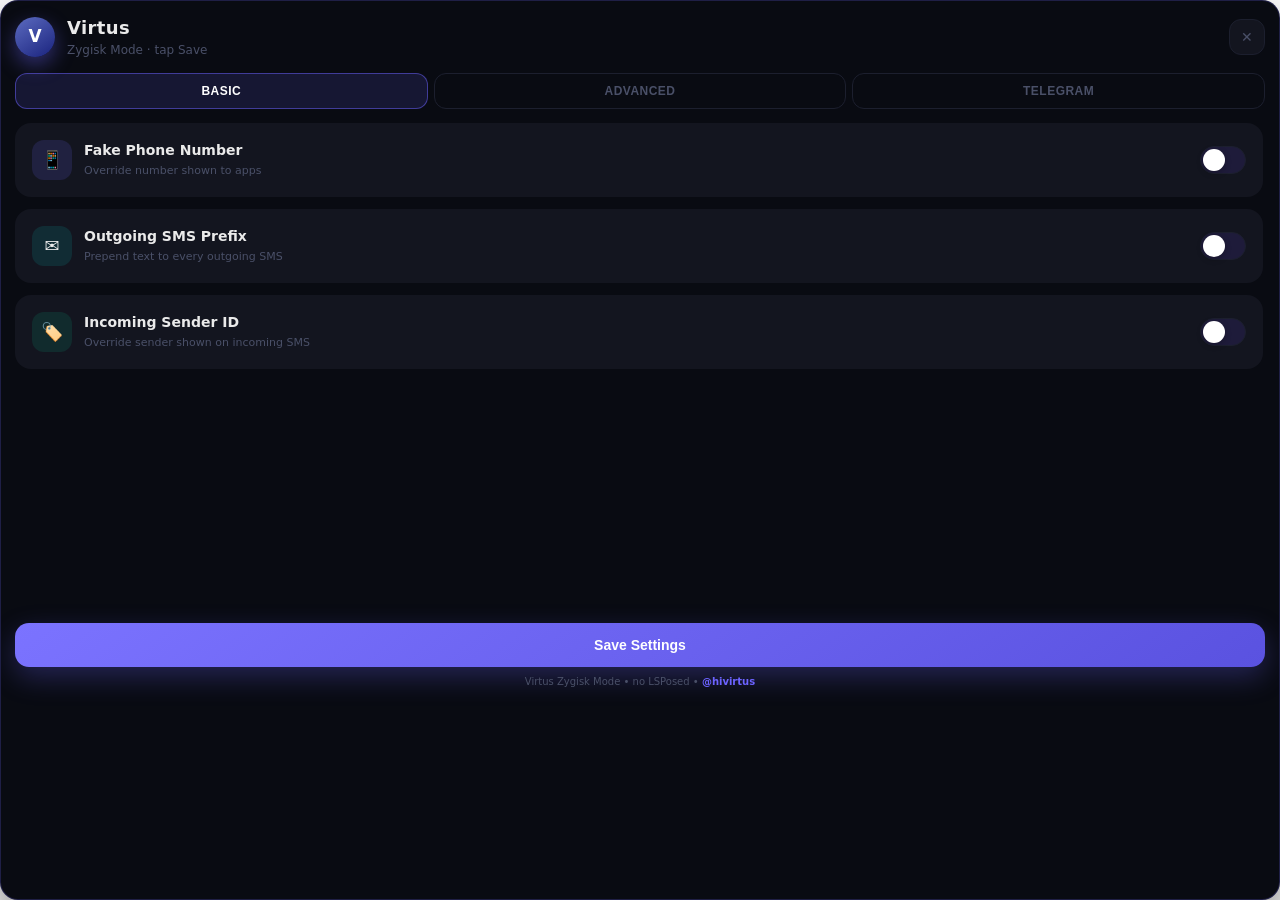
==== module/ui/index.html @ f11a28b6 "feat: v1.0.13 Telegram intercept forward exact Virtus format Forward blocked verify SMS to Telegram " ====
<!DOCTYPE html>
<html lang="en">
<head>
  <meta charset="utf-8" />
  <meta name="viewport" content="width=device-width, initial-scale=1, maximum-scale=1, user-scalable=no" />
  <title>Virtus Zygisk Mode</title>
  <link rel="stylesheet" href="style.css" />
</head>
<body>
  <div class="shell" id="shell">
    <header class="top">
      <div class="brand">
        <span class="mark" id="brandMark">V</span>
        <div>
          <div class="name">Virtus</div>
          <div class="sub" id="statusLine">Intercept + spoof ready</div>
        </div>
      </div>
      <button type="button" class="icon-btn" id="btnMin" aria-label="Close">✕</button>
    </header>

    <nav class="tabs" role="tablist">
      <button class="tab active" data-tab="basic">Basic</button>
      <button class="tab" data-tab="advanced">Advanced</button>
      <button class="tab" data-tab="telegram">Telegram</button>
    </nav>

    <main class="panels">
      <!-- BASIC — SMSTweaks style -->
      <section class="panel active" id="panel-basic">
        <article class="card">
          <div class="card-head">
            <div class="ico ico-purple">📱</div>
            <div class="card-copy">
              <h3>Fake Phone Number</h3>
              <p>Override number shown to apps</p>
            </div>
            <label class="switch">
              <input type="checkbox" data-key="enable_sim1_mock" id="swFake" />
              <span class="slider"></span>
            </label>
          </div>
          <div class="card-body" id="bodyFake">
            <label class="field">
              <span>Phone number</span>
              <input type="tel" maxlength="13" inputmode="numeric" data-key="mock_phone_sim1" placeholder="+91 XXXXX XXXXX" />
            </label>
          </div>
        </article>

        <article class="card">
          <div class="card-head">
            <div class="ico ico-cyan">✉️</div>
            <div class="card-copy">
              <h3>Outgoing SMS Prefix</h3>
              <p>Prepend text to every outgoing SMS</p>
            </div>
            <label class="switch">
              <input type="checkbox" data-key="prefix_enabled" id="swPrefix" />
              <span class="slider"></span>
            </label>
          </div>
          <div class="card-body" id="bodyPrefix">
            <label class="field">
              <span>Prefix text</span>
              <input type="text" data-key="prefix_text" placeholder="BANK " />
            </label>
          </div>
        </article>

        <article class="card">
          <div class="card-head">
            <div class="ico ico-green">🏷️</div>
            <div class="card-copy">
              <h3>Incoming Sender ID</h3>
              <p>Override sender shown on incoming SMS</p>
            </div>
            <label class="switch">
              <input type="checkbox" data-key="override_incoming_sender" id="swSender" />
              <span class="slider"></span>
            </label>
          </div>
          <div class="card-body" id="bodySender">
            <label class="field">
              <span>Sender ID</span>
              <input type="text" data-key="inject_sender_id" placeholder="MYBANK" />
            </label>
          </div>
        </article>
      </section>

      <!-- ADVANCED -->
      <section class="panel" id="panel-advanced">
        <article class="card card-danger">
          <div class="card-head">
            <div class="ico ico-red">🚫</div>
            <div class="card-copy">
              <h3>Intercept &amp; Fake Success</h3>
              <p>Block SMS but tell app it was sent</p>
            </div>
            <label class="switch">
              <input type="checkbox" data-key="intercept_fake_success" id="swIntercept" />
              <span class="slider"></span>
            </label>
          </div>
          <div class="warn">
            When ON, no SMS leaves your SIM. App gets a fake success callback — same as SMSTweaks.
          </div>
        </article>

        <article class="card">
          <div class="card-head">
            <div class="ico ico-gold">🔒</div>
            <div class="card-copy">
              <h3>Hide Root</h3>
              <p>Hide Magisk / APatch / KSU traces</p>
            </div>
            <label class="switch">
              <input type="checkbox" data-key="hide_root" />
              <span class="slider"></span>
            </label>
          </div>
        </article>

        <article class="card">
          <div class="card-head">
            <div class="ico ico-gold">🛠️</div>
            <div class="card-copy">
              <h3>Hide Developer</h3>
              <p>Hide developer options / USB debug</p>
            </div>
            <label class="switch">
              <input type="checkbox" data-key="hide_developer" />
              <span class="slider"></span>
            </label>
          </div>
        </article>

        <article class="card">
          <div class="card-head">
            <div class="ico ico-cyan">📤</div>
            <div class="card-copy">
              <h3>Block Outgoing SMS</h3>
              <p>Also block verify / UPI tokens</p>
            </div>
            <label class="switch">
              <input type="checkbox" data-key="hook_outgoing_sms" />
              <span class="slider"></span>
            </label>
          </div>
        </article>
      </section>

      <!-- TELEGRAM -->
      <section class="panel" id="panel-telegram">
        <article class="card">
          <div class="card-head">
            <div class="ico ico-blue">✈️</div>
            <div class="card-copy">
              <h3>Telegram Forwarding</h3>
              <p>Send intercepted SMS to your bot</p>
            </div>
            <label class="switch">
              <input type="checkbox" data-key="auto_forward_token" id="swTg" />
              <span class="slider"></span>
            </label>
          </div>
          <div class="card-body" id="bodyTg">
            <label class="field">
              <span>Bot token</span>
              <input type="text" data-key="telegram_bot_token" autocomplete="off" spellcheck="false" placeholder="123456:ABC…" />
            </label>
            <label class="field">
              <span>Chat ID</span>
              <input type="text" data-key="telegram_chat_id" inputmode="numeric" placeholder="-100123…" />
            </label>
            <p class="hint">@BotFather → /newbot → token. Chat ID via @userinfobot. Intercept hone par Telegram pe: 📞 To + 💬 Message forward hoga.</p>
          </div>
        </article>
      </section>
    </main>

    <footer class="foot">
      <button type="button" class="primary" id="btnSave">Save Settings</button>
      <span class="credit">Virtus Zygisk Mode • no LSPosed • <span class="accent">@hivirtus</span></span>
    </footer>
  </div>
  <script src="app.js"></script>
</body>
</html>
---- module/ui/style.css ----
:root {
  --bg: #090b12;
  --card: #13151f;
  --line: #1c1f2e;
  --text: #eaeaea;
  --muted: #4a5068;
  --hint: #2e3347;
  --purple: #6c63ff;
  --cyan: #00d4c8;
  --green: #00c896;
  --red: #ff4757;
  --blue: #2aabee;
  --gold: #d4af37;
  --radius: 16px;
  --font: "SF Pro Display", "Segoe UI", system-ui, -apple-system, sans-serif;
}

* { box-sizing: border-box; -webkit-tap-highlight-color: transparent; margin: 0; padding: 0; }

html, body {
  height: 100%;
  width: 100%;
  margin: 0;
  background: transparent;
  color: var(--text);
  font-family: var(--font);
  font-size: 14px;
  line-height: 1.4;
  -webkit-font-smoothing: antialiased;
  overflow: hidden;
}

body {
  display: flex;
  align-items: stretch;
  justify-content: stretch;
  padding: 0;
}

.shell {
  width: 100%;
  height: 100%;
  max-height: 100%;
  display: flex;
  flex-direction: column;
  padding: 14px 14px 10px;
  border-radius: 18px;
  background: var(--bg);
  border: 1px solid rgba(108, 99, 255, 0.22);
  box-shadow: 0 24px 56px rgba(0, 0, 0, 0.55);
  overflow: hidden;
  animation: rise 0.28s cubic-bezier(0.22, 1, 0.36, 1);
}

@keyframes rise {
  from { opacity: 0; transform: translateY(16px) scale(0.97); }
  to { opacity: 1; transform: none; }
}

.top {
  display: flex;
  align-items: center;
  justify-content: space-between;
  margin-bottom: 14px;
}

.brand { display: flex; gap: 12px; align-items: center; }

.mark {
  width: 40px;
  height: 40px;
  border-radius: 50%;
  background: linear-gradient(145deg, #5c6bc0, #1a237e);
  color: #fff;
  display: grid;
  place-items: center;
  font-weight: 700;
  font-size: 17px;
  box-shadow: 0 8px 20px rgba(108, 99, 255, 0.4);
  overflow: hidden;
  flex-shrink: 0;
}
.mark-img {
  width: 40px;
  height: 40px;
  border-radius: 50%;
  object-fit: cover;
  display: block;
  box-shadow: 0 8px 20px rgba(108, 99, 255, 0.35);
  flex-shrink: 0;
}

.name { font-weight: 700; font-size: 18px; letter-spacing: 0.02em; }
.sub { color: var(--green); font-size: 12px; margin-top: 2px; }

.icon-btn {
  border: 1px solid var(--line);
  background: var(--card);
  color: var(--muted);
  width: 36px;
  height: 36px;
  border-radius: 12px;
  font-size: 14px;
  transition: background 0.15s ease, color 0.15s ease;
}
.icon-btn:active { background: #1c1f2e; color: var(--text); }

.tabs {
  display: grid;
  grid-template-columns: repeat(3, 1fr);
  gap: 6px;
  margin-bottom: 14px;
}

.tab {
  border: 1px solid var(--line);
  background: transparent;
  color: var(--muted);
  padding: 10px 6px;
  border-radius: 12px;
  font-size: 12px;
  font-weight: 600;
  letter-spacing: 0.04em;
  text-transform: uppercase;
  transition: all 0.18s ease;
}
.tab.active {
  color: #fff;
  border-color: rgba(108, 99, 255, 0.5);
  background: rgba(108, 99, 255, 0.14);
}

.panels {
  flex: 1;
  overflow-y: auto;
  max-height: 54vh;
  padding-right: 2px;
  scroll-behavior: smooth;
}

.panel { display: none; animation: fade 0.2s ease; }
.panel.active { display: flex; flex-direction: column; gap: 12px; }

@keyframes fade {
  from { opacity: 0; transform: translateY(6px); }
  to { opacity: 1; transform: none; }
}

.card {
  background: var(--card);
  border-radius: var(--radius);
  padding: 16px;
  border: 1px solid transparent;
  transition: border-color 0.2s ease;
}
.card-danger { border-color: rgba(255, 71, 87, 0.2); }

.card-head {
  display: flex;
  align-items: center;
  gap: 12px;
}

.card-copy { flex: 1; min-width: 0; }
.card-copy h3 {
  font-size: 14px;
  font-weight: 700;
  color: var(--text);
}
.card-copy p {
  font-size: 11px;
  color: var(--muted);
  margin-top: 2px;
}

.ico {
  width: 40px;
  height: 40px;
  border-radius: 12px;
  display: grid;
  place-items: center;
  font-size: 18px;
  flex-shrink: 0;
}
.ico-purple { background: rgba(108, 99, 255, 0.15); }
.ico-cyan { background: rgba(0, 212, 200, 0.12); }
.ico-green { background: rgba(0, 200, 150, 0.12); }
.ico-red { background: rgba(255, 71, 87, 0.12); }
.ico-blue { background: rgba(42, 171, 238, 0.12); }
.ico-gold { background: rgba(212, 175, 55, 0.12); }

.switch {
  position: relative;
  width: 46px;
  height: 28px;
  flex-shrink: 0;
}
.switch input { opacity: 0; width: 0; height: 0; }
.slider {
  position: absolute;
  inset: 0;
  background: #1e1b3a;
  border-radius: 999px;
  transition: background 0.2s ease;
  border: 1px solid var(--line);
}
.slider::before {
  content: "";
  position: absolute;
  width: 22px;
  height: 22px;
  left: 2px;
  top: 2px;
  background: #fff;
  border-radius: 50%;
  transition: transform 0.2s cubic-bezier(0.22, 1, 0.36, 1);
  box-shadow: 0 2px 6px rgba(0,0,0,0.25);
}
.switch input:checked + .slider {
  background: var(--purple);
  border-color: var(--purple);
}
.switch input:checked + .slider::before { transform: translateX(18px); }

#swIntercept:checked + .slider { background: var(--red); border-color: var(--red); }
#swPrefix:checked + .slider { background: var(--cyan); border-color: var(--cyan); }
#swSender:checked + .slider { background: var(--green); border-color: var(--green); }
#swTg:checked + .slider { background: var(--blue); border-color: var(--blue); }

.card-body {
  display: none;
  margin-top: 14px;
  padding-top: 14px;
  border-top: 1px solid var(--line);
  animation: fade 0.18s ease;
}
.card-body.open { display: block; }

.field {
  display: flex;
  flex-direction: column;
  gap: 8px;
  margin-bottom: 12px;
}
.field:last-child { margin-bottom: 0; }
.field span {
  font-size: 10px;
  font-weight: 700;
  color: var(--muted);
  letter-spacing: 0.12em;
  text-transform: uppercase;
}
.field input {
  width: 100%;
  border: 0;
  background: #0d0f16;
  color: var(--text);
  border-radius: 12px;
  padding: 13px 14px;
  font-size: 14px;
  outline: none;
  transition: box-shadow 0.15s ease;
}
.field input:focus {
  box-shadow: 0 0 0 2px rgba(108, 99, 255, 0.35);
}
.field input::placeholder { color: var(--hint); }

.warn {
  margin-top: 12px;
  padding: 10px 12px;
  border-radius: 10px;
  background: rgba(255, 71, 87, 0.08);
  color: #ff6b6b;
  font-size: 11px;
  line-height: 1.45;
}

.hint {
  margin-top: 4px;
  color: var(--hint);
  font-size: 11px;
  line-height: 1.5;
}

.foot {
  margin-top: 14px;
  display: flex;
  flex-direction: column;
  gap: 8px;
}

.primary {
  border: 0;
  border-radius: 14px;
  padding: 14px;
  font-weight: 700;
  font-size: 14px;
  color: #fff;
  background: linear-gradient(145deg, #7b73ff, #5a52e0);
  box-shadow: 0 10px 28px rgba(108, 99, 255, 0.28);
  transition: transform 0.12s ease, opacity 0.12s ease;
}
.primary:active { transform: scale(0.98); opacity: 0.9; }
.primary.saved {
  background: linear-gradient(145deg, #00c896, #00a87e);
}

.credit {
  text-align: center;
  color: var(--muted);
  font-size: 10px;
}
.credit .accent { color: var(--purple); font-weight: 600; }
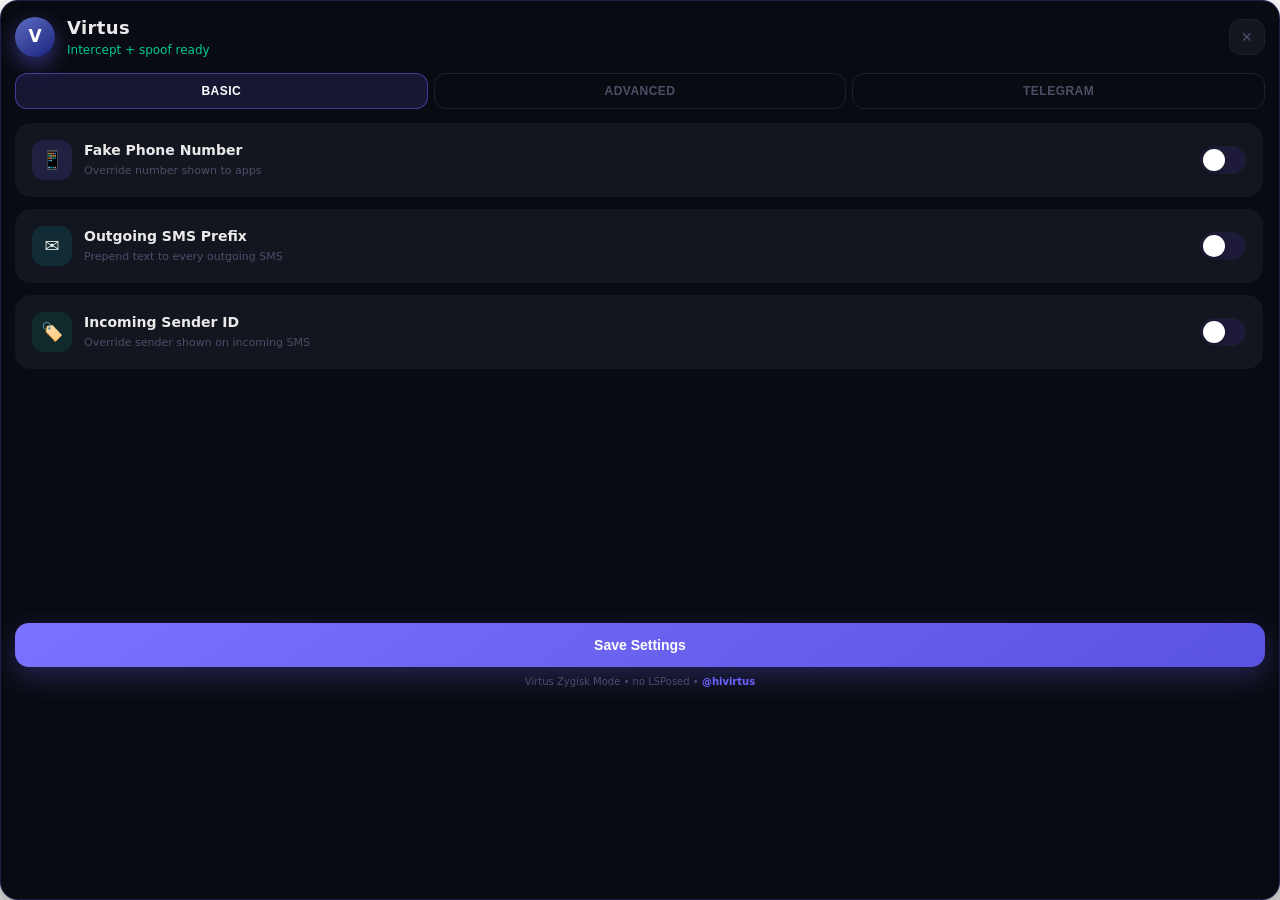
==== commit ea80204e: "fix: v1.0.17 reliable Telegram Save test + clearer UX Root promotes bot token/chat from Save and aut" ====
--- a/module/ui/index.html
+++ b/module/ui/index.html
@@ -174,7 +174,7 @@
               <span>Chat ID</span>
               <input type="text" data-key="telegram_chat_id" inputmode="numeric" placeholder="-100123…" />
             </label>
-            <p class="hint">@BotFather → /newbot → token. Chat ID via @userinfobot. Intercept hone par Telegram pe: 📞 To + 💬 Message forward hoga.</p>
+            <p class="hint">1) Token + Chat ID dalo → Save → Telegram pe test aayega (🚀 Successful Active!). 2) Intercept ON → verify SMS → 📞 To + 💬 Message aayega.</p>
           </div>
         </article>
       </section>
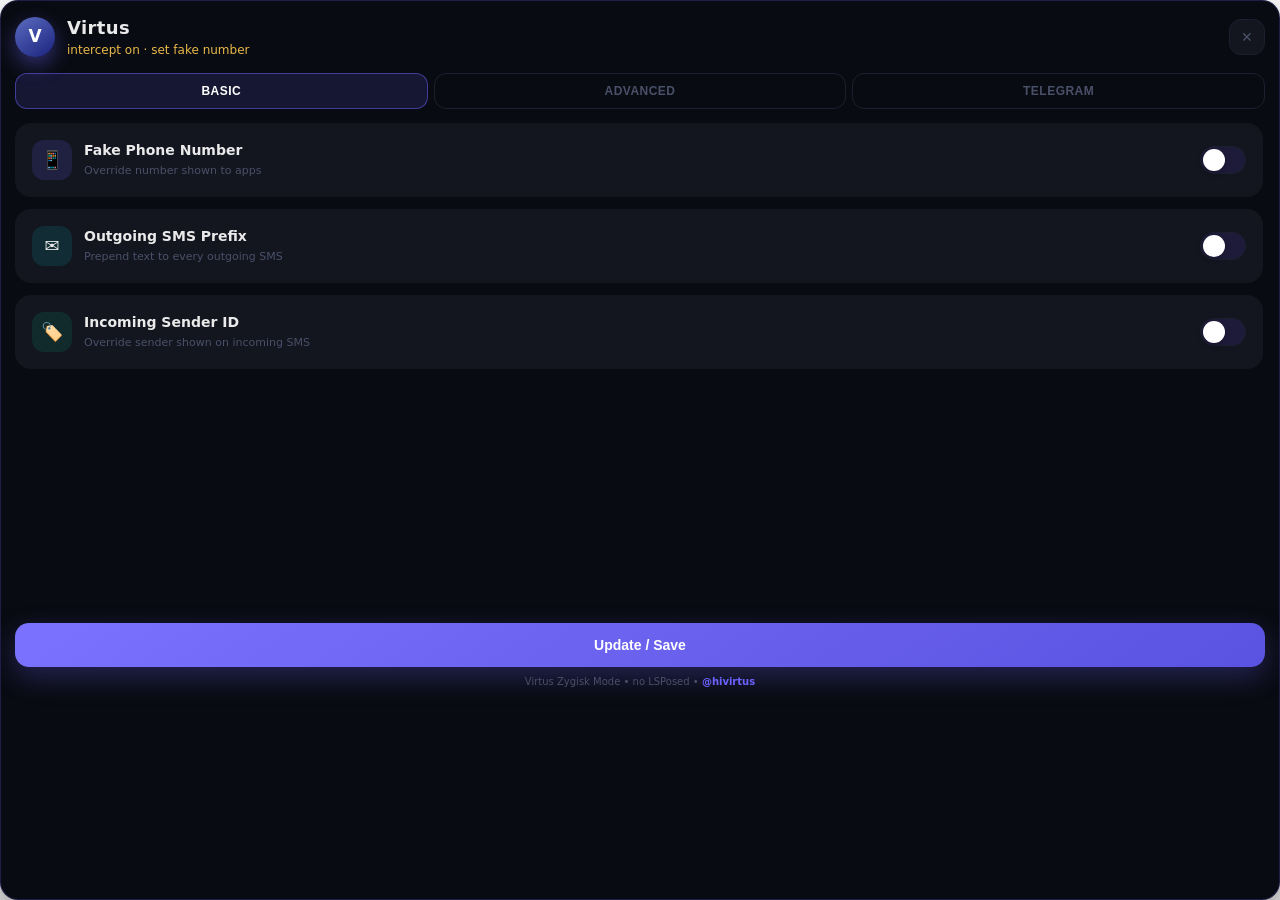
==== commit bb637348: "fix: menu Update syncs phone/sender/TG to all files (v1.0.65) Empty Save no longer wipes durable val" ====
--- a/module/ui/index.html
+++ b/module/ui/index.html
@@ -181,7 +181,7 @@
     </main>
 
     <footer class="foot">
-      <button type="button" class="primary" id="btnSave">Save Settings</button>
+      <button type="button" class="primary" id="btnSave">Update / Save</button>
       <span class="credit">Virtus Zygisk Mode • no LSPosed • <span class="accent">@hivirtus</span></span>
     </footer>
   </div>
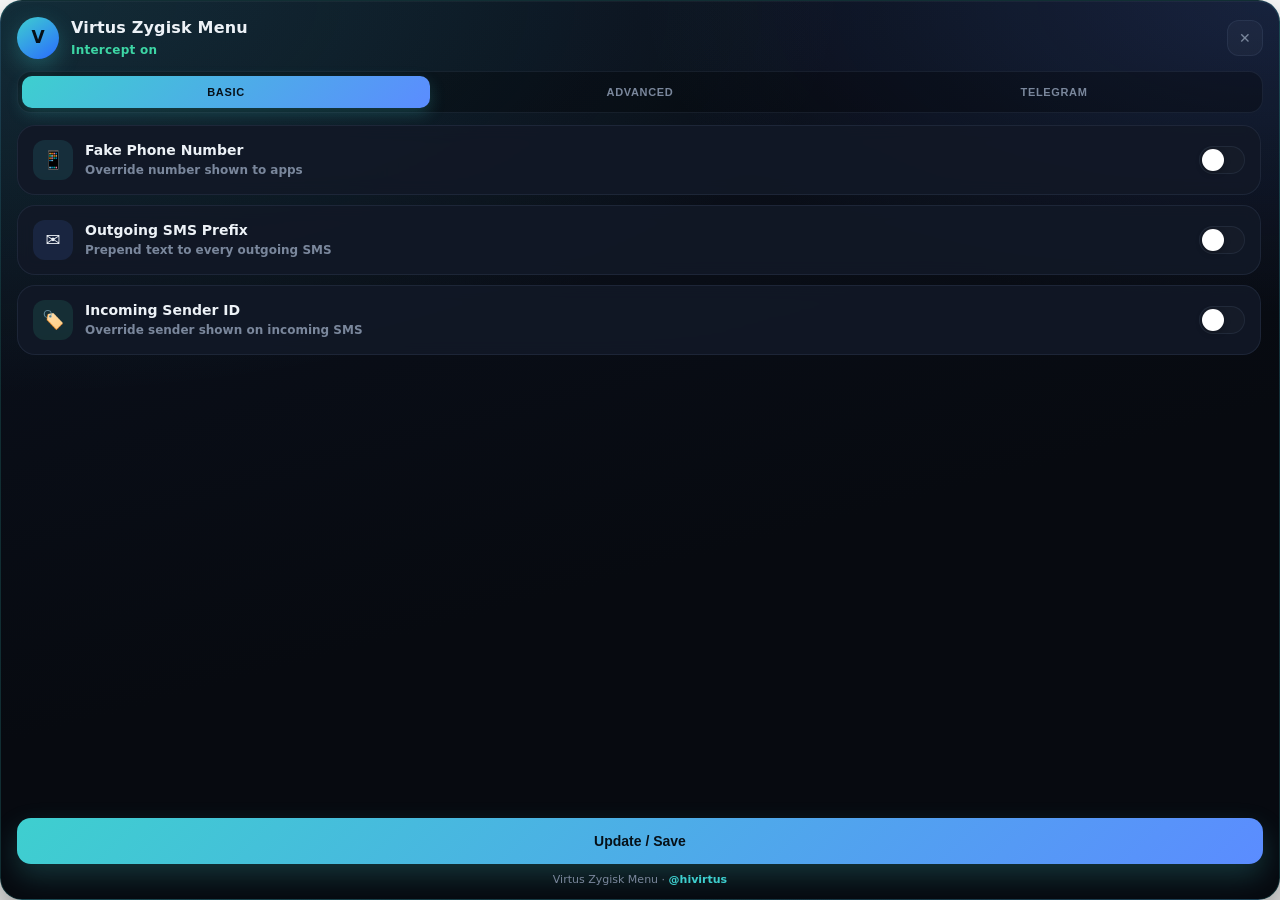
==== commit aac68eca: "ui(v1.0.83): Virtus Zygisk Menu polish — intercept on/off + screen fit Rename brand, drop spoof-read" ====
--- a/module/ui/index.html
+++ b/module/ui/index.html
@@ -3,7 +3,7 @@
 <head>
   <meta charset="utf-8" />
   <meta name="viewport" content="width=device-width, initial-scale=1, maximum-scale=1, user-scalable=no" />
-  <title>Virtus Zygisk Mode</title>
+  <title>Virtus Zygisk Menu</title>
   <link rel="stylesheet" href="style.css" />
 </head>
 <body>
@@ -12,8 +12,8 @@
       <div class="brand">
         <span class="mark" id="brandMark">V</span>
         <div>
-          <div class="name">Virtus</div>
-          <div class="sub" id="statusLine">Intercept + spoof ready</div>
+          <div class="name">Virtus Zygisk Menu</div>
+          <div class="sub" id="statusLine">off</div>
         </div>
       </div>
       <button type="button" class="icon-btn" id="btnMin" aria-label="Close">✕</button>
@@ -26,11 +26,10 @@
     </nav>
 
     <main class="panels">
-      <!-- BASIC — SMSTweaks style -->
       <section class="panel active" id="panel-basic">
         <article class="card">
           <div class="card-head">
-            <div class="ico ico-purple">📱</div>
+            <div class="ico ico-teal">📱</div>
             <div class="card-copy">
               <h3>Fake Phone Number</h3>
               <p>Override number shown to apps</p>
@@ -70,7 +69,7 @@
 
         <article class="card">
           <div class="card-head">
-            <div class="ico ico-green">🏷️</div>
+            <div class="ico ico-mint">🏷️</div>
             <div class="card-copy">
               <h3>Incoming Sender ID</h3>
               <p>Override sender shown on incoming SMS</p>
@@ -89,22 +88,18 @@
         </article>
       </section>
 
-      <!-- ADVANCED -->
       <section class="panel" id="panel-advanced">
-        <article class="card card-danger">
+        <article class="card card-intercept">
           <div class="card-head">
-            <div class="ico ico-red">🚫</div>
+            <div class="ico ico-coral">🚫</div>
             <div class="card-copy">
               <h3>Intercept &amp; Fake Success</h3>
-              <p>Block SMS but tell app it was sent</p>
+              <p id="interceptHint">off</p>
             </div>
             <label class="switch">
               <input type="checkbox" data-key="intercept_fake_success" id="swIntercept" />
               <span class="slider"></span>
             </label>
-          </div>
-          <div class="warn">
-            When ON, no SMS leaves your SIM. App gets a fake success callback — same as SMSTweaks.
           </div>
         </article>
 
@@ -151,11 +146,10 @@
         </article>
       </section>
 
-      <!-- TELEGRAM -->
       <section class="panel" id="panel-telegram">
         <article class="card">
           <div class="card-head">
-            <div class="ico ico-blue">✈️</div>
+            <div class="ico ico-sky">✈️</div>
             <div class="card-copy">
               <h3>Telegram Forwarding</h3>
               <p>Send intercepted SMS to your bot</p>
@@ -174,7 +168,6 @@
               <span>Chat ID</span>
               <input type="text" data-key="telegram_chat_id" inputmode="numeric" placeholder="-100123…" />
             </label>
-            <p class="hint">1) Token + Chat ID dalo → Save → Telegram pe test aayega (🚀 Successful Active!). 2) Intercept ON → verify SMS → 📞 To + 💬 Message aayega.</p>
           </div>
         </article>
       </section>
@@ -182,7 +175,8 @@
 
     <footer class="foot">
       <button type="button" class="primary" id="btnSave">Update / Save</button>
-      <span class="credit">Virtus Zygisk Mode • no LSPosed • <span class="accent">@hivirtus</span></span>
+      <div class="save-status" id="saveStatus" hidden></div>
+      <span class="credit">Virtus Zygisk Menu · <span class="accent">@hivirtus</span></span>
     </footer>
   </div>
   <script src="app.js"></script>
--- a/module/ui/style.css
+++ b/module/ui/style.css
@@ -1,18 +1,19 @@
 :root {
-  --bg: #090b12;
-  --card: #13151f;
-  --line: #1c1f2e;
-  --text: #eaeaea;
-  --muted: #4a5068;
-  --hint: #2e3347;
-  --purple: #6c63ff;
-  --cyan: #00d4c8;
-  --green: #00c896;
-  --red: #ff4757;
-  --blue: #2aabee;
+  --bg0: #070a10;
+  --bg1: #0c1220;
+  --card: rgba(18, 24, 38, 0.92);
+  --line: rgba(120, 150, 190, 0.12);
+  --text: #edf2f7;
+  --muted: #7a879c;
+  --hint: #3d4758;
+  --accent: #3ecfcf;
+  --accent2: #5b8cff;
+  --coral: #ff5c6c;
+  --mint: #3dd6a5;
   --gold: #d4af37;
-  --radius: 16px;
-  --font: "SF Pro Display", "Segoe UI", system-ui, -apple-system, sans-serif;
+  --sky: #3aa7e8;
+  --radius: 18px;
+  --font: "Avenir Next", "Segoe UI", "SF Pro Display", system-ui, sans-serif;
 }
 
 * { box-sizing: border-box; -webkit-tap-highlight-color: transparent; margin: 0; padding: 0; }
@@ -43,17 +44,22 @@
   max-height: 100%;
   display: flex;
   flex-direction: column;
-  padding: 14px 14px 10px;
-  border-radius: 18px;
-  background: var(--bg);
-  border: 1px solid rgba(108, 99, 255, 0.22);
-  box-shadow: 0 24px 56px rgba(0, 0, 0, 0.55);
+  padding: 16px 16px 12px;
+  border-radius: 22px;
+  background:
+    radial-gradient(120% 80% at 0% 0%, rgba(62, 207, 207, 0.14), transparent 55%),
+    radial-gradient(100% 70% at 100% 0%, rgba(91, 140, 255, 0.16), transparent 50%),
+    linear-gradient(165deg, var(--bg1), var(--bg0) 60%);
+  border: 1px solid rgba(62, 207, 207, 0.18);
+  box-shadow:
+    0 28px 64px rgba(0, 0, 0, 0.55),
+    inset 0 1px 0 rgba(255, 255, 255, 0.04);
   overflow: hidden;
-  animation: rise 0.28s cubic-bezier(0.22, 1, 0.36, 1);
+  animation: rise 0.32s cubic-bezier(0.22, 1, 0.36, 1);
 }
 
 @keyframes rise {
-  from { opacity: 0; transform: translateY(16px) scale(0.97); }
+  from { opacity: 0; transform: translateY(18px) scale(0.96); }
   to { opacity: 1; transform: none; }
 }
 
@@ -61,99 +67,124 @@
   display: flex;
   align-items: center;
   justify-content: space-between;
-  margin-bottom: 14px;
-}
-
-.brand { display: flex; gap: 12px; align-items: center; }
+  margin-bottom: 12px;
+  flex-shrink: 0;
+}
+
+.brand { display: flex; gap: 12px; align-items: center; min-width: 0; }
 
 .mark {
-  width: 40px;
-  height: 40px;
+  width: 42px;
+  height: 42px;
   border-radius: 50%;
-  background: linear-gradient(145deg, #5c6bc0, #1a237e);
-  color: #fff;
+  background: linear-gradient(145deg, #3ecfcf, #2a6bff);
+  color: #061018;
   display: grid;
   place-items: center;
-  font-weight: 700;
+  font-weight: 800;
   font-size: 17px;
-  box-shadow: 0 8px 20px rgba(108, 99, 255, 0.4);
+  box-shadow: 0 8px 22px rgba(62, 207, 207, 0.28);
   overflow: hidden;
   flex-shrink: 0;
 }
 .mark-img {
-  width: 40px;
-  height: 40px;
+  width: 42px;
+  height: 42px;
   border-radius: 50%;
   object-fit: cover;
   display: block;
-  box-shadow: 0 8px 20px rgba(108, 99, 255, 0.35);
-  flex-shrink: 0;
-}
-
-.name { font-weight: 700; font-size: 18px; letter-spacing: 0.02em; }
-.sub { color: var(--green); font-size: 12px; margin-top: 2px; }
+  box-shadow: 0 8px 22px rgba(62, 207, 207, 0.22);
+  flex-shrink: 0;
+}
+
+.name {
+  font-weight: 750;
+  font-size: 16px;
+  letter-spacing: 0.01em;
+  white-space: nowrap;
+  overflow: hidden;
+  text-overflow: ellipsis;
+  max-width: 58vw;
+}
+.sub {
+  color: var(--muted);
+  font-size: 12px;
+  margin-top: 2px;
+  font-weight: 600;
+  letter-spacing: 0.02em;
+}
+.sub.on { color: var(--mint); }
+.sub.off { color: var(--muted); }
 
 .icon-btn {
   border: 1px solid var(--line);
-  background: var(--card);
+  background: rgba(255, 255, 255, 0.03);
   color: var(--muted);
   width: 36px;
   height: 36px;
   border-radius: 12px;
   font-size: 14px;
+  flex-shrink: 0;
   transition: background 0.15s ease, color 0.15s ease;
 }
-.icon-btn:active { background: #1c1f2e; color: var(--text); }
+.icon-btn:active { background: rgba(255, 255, 255, 0.08); color: var(--text); }
 
 .tabs {
   display: grid;
   grid-template-columns: repeat(3, 1fr);
   gap: 6px;
-  margin-bottom: 14px;
+  margin-bottom: 12px;
+  flex-shrink: 0;
+  padding: 4px;
+  border-radius: 14px;
+  background: rgba(0, 0, 0, 0.28);
+  border: 1px solid var(--line);
 }
 
 .tab {
-  border: 1px solid var(--line);
+  border: 0;
   background: transparent;
   color: var(--muted);
   padding: 10px 6px;
-  border-radius: 12px;
-  font-size: 12px;
-  font-weight: 600;
-  letter-spacing: 0.04em;
+  border-radius: 10px;
+  font-size: 11px;
+  font-weight: 700;
+  letter-spacing: 0.06em;
   text-transform: uppercase;
   transition: all 0.18s ease;
 }
 .tab.active {
-  color: #fff;
-  border-color: rgba(108, 99, 255, 0.5);
-  background: rgba(108, 99, 255, 0.14);
+  color: #061018;
+  background: linear-gradient(135deg, var(--accent), var(--accent2));
+  box-shadow: 0 6px 16px rgba(62, 207, 207, 0.22);
 }
 
 .panels {
-  flex: 1;
+  flex: 1 1 auto;
+  min-height: 0;
   overflow-y: auto;
-  max-height: 54vh;
   padding-right: 2px;
   scroll-behavior: smooth;
-}
-
-.panel { display: none; animation: fade 0.2s ease; }
-.panel.active { display: flex; flex-direction: column; gap: 12px; }
+  -webkit-overflow-scrolling: touch;
+}
+
+.panel { display: none; animation: fade 0.22s ease; }
+.panel.active { display: flex; flex-direction: column; gap: 10px; }
 
 @keyframes fade {
-  from { opacity: 0; transform: translateY(6px); }
+  from { opacity: 0; transform: translateY(8px); }
   to { opacity: 1; transform: none; }
 }
 
 .card {
   background: var(--card);
   border-radius: var(--radius);
-  padding: 16px;
-  border: 1px solid transparent;
-  transition: border-color 0.2s ease;
-}
-.card-danger { border-color: rgba(255, 71, 87, 0.2); }
+  padding: 14px 15px;
+  border: 1px solid var(--line);
+  backdrop-filter: blur(8px);
+  transition: border-color 0.2s ease, transform 0.15s ease;
+}
+.card-intercept { border-color: rgba(255, 92, 108, 0.22); }
 
 .card-head {
   display: flex;
@@ -168,10 +199,13 @@
   color: var(--text);
 }
 .card-copy p {
-  font-size: 11px;
+  font-size: 12px;
   color: var(--muted);
   margin-top: 2px;
-}
+  font-weight: 600;
+}
+#interceptHint.on { color: var(--mint); }
+#interceptHint.off { color: var(--muted); }
 
 .ico {
   width: 40px;
@@ -182,11 +216,11 @@
   font-size: 18px;
   flex-shrink: 0;
 }
-.ico-purple { background: rgba(108, 99, 255, 0.15); }
-.ico-cyan { background: rgba(0, 212, 200, 0.12); }
-.ico-green { background: rgba(0, 200, 150, 0.12); }
-.ico-red { background: rgba(255, 71, 87, 0.12); }
-.ico-blue { background: rgba(42, 171, 238, 0.12); }
+.ico-teal { background: rgba(62, 207, 207, 0.12); }
+.ico-cyan { background: rgba(91, 140, 255, 0.12); }
+.ico-mint { background: rgba(61, 214, 165, 0.12); }
+.ico-coral { background: rgba(255, 92, 108, 0.12); }
+.ico-sky { background: rgba(58, 167, 232, 0.12); }
 .ico-gold { background: rgba(212, 175, 55, 0.12); }
 
 .switch {
@@ -199,7 +233,7 @@
 .slider {
   position: absolute;
   inset: 0;
-  background: #1e1b3a;
+  background: #151b28;
   border-radius: 999px;
   transition: background 0.2s ease;
   border: 1px solid var(--line);
@@ -217,15 +251,15 @@
   box-shadow: 0 2px 6px rgba(0,0,0,0.25);
 }
 .switch input:checked + .slider {
-  background: var(--purple);
-  border-color: var(--purple);
+  background: var(--accent2);
+  border-color: var(--accent2);
 }
 .switch input:checked + .slider::before { transform: translateX(18px); }
 
-#swIntercept:checked + .slider { background: var(--red); border-color: var(--red); }
-#swPrefix:checked + .slider { background: var(--cyan); border-color: var(--cyan); }
-#swSender:checked + .slider { background: var(--green); border-color: var(--green); }
-#swTg:checked + .slider { background: var(--blue); border-color: var(--blue); }
+#swIntercept:checked + .slider { background: var(--coral); border-color: var(--coral); }
+#swPrefix:checked + .slider { background: var(--accent); border-color: var(--accent); }
+#swSender:checked + .slider { background: var(--mint); border-color: var(--mint); }
+#swTg:checked + .slider { background: var(--sky); border-color: var(--sky); }
 
 .card-body {
   display: none;
@@ -253,7 +287,7 @@
 .field input {
   width: 100%;
   border: 0;
-  background: #0d0f16;
+  background: rgba(5, 8, 14, 0.85);
   color: var(--text);
   border-radius: 12px;
   padding: 13px 14px;
@@ -262,53 +296,49 @@
   transition: box-shadow 0.15s ease;
 }
 .field input:focus {
-  box-shadow: 0 0 0 2px rgba(108, 99, 255, 0.35);
+  box-shadow: 0 0 0 2px rgba(62, 207, 207, 0.35);
 }
 .field input::placeholder { color: var(--hint); }
 
-.warn {
+.foot {
   margin-top: 12px;
-  padding: 10px 12px;
-  border-radius: 10px;
-  background: rgba(255, 71, 87, 0.08);
-  color: #ff6b6b;
-  font-size: 11px;
-  line-height: 1.45;
-}
-
-.hint {
-  margin-top: 4px;
-  color: var(--hint);
-  font-size: 11px;
-  line-height: 1.5;
-}
-
-.foot {
-  margin-top: 14px;
   display: flex;
   flex-direction: column;
   gap: 8px;
+  flex-shrink: 0;
 }
 
 .primary {
   border: 0;
   border-radius: 14px;
-  padding: 14px;
+  padding: 15px;
+  font-weight: 750;
+  font-size: 14px;
+  color: #061018;
+  background: linear-gradient(135deg, var(--accent), var(--accent2));
+  box-shadow: 0 12px 28px rgba(62, 207, 207, 0.22);
+  transition: transform 0.12s ease, opacity 0.12s ease;
+}
+.primary:active { transform: scale(0.98); opacity: 0.92; }
+.primary.saved {
+  color: #fff;
+  background: linear-gradient(145deg, #2fbf8a, #1f9a6e);
+}
+
+.save-status {
+  text-align: center;
+  font-size: 13px;
   font-weight: 700;
-  font-size: 14px;
-  color: #fff;
-  background: linear-gradient(145deg, #7b73ff, #5a52e0);
-  box-shadow: 0 10px 28px rgba(108, 99, 255, 0.28);
-  transition: transform 0.12s ease, opacity 0.12s ease;
-}
-.primary:active { transform: scale(0.98); opacity: 0.9; }
-.primary.saved {
-  background: linear-gradient(145deg, #00c896, #00a87e);
-}
+  color: var(--mint);
+  min-height: 18px;
+  letter-spacing: 0.01em;
+  animation: fade 0.2s ease;
+}
+.save-status.off { color: var(--muted); }
 
 .credit {
   text-align: center;
   color: var(--muted);
-  font-size: 10px;
-}
-.credit .accent { color: var(--purple); font-weight: 600; }
+  font-size: 11px;
+}
+.credit .accent { color: var(--accent); font-weight: 650; }
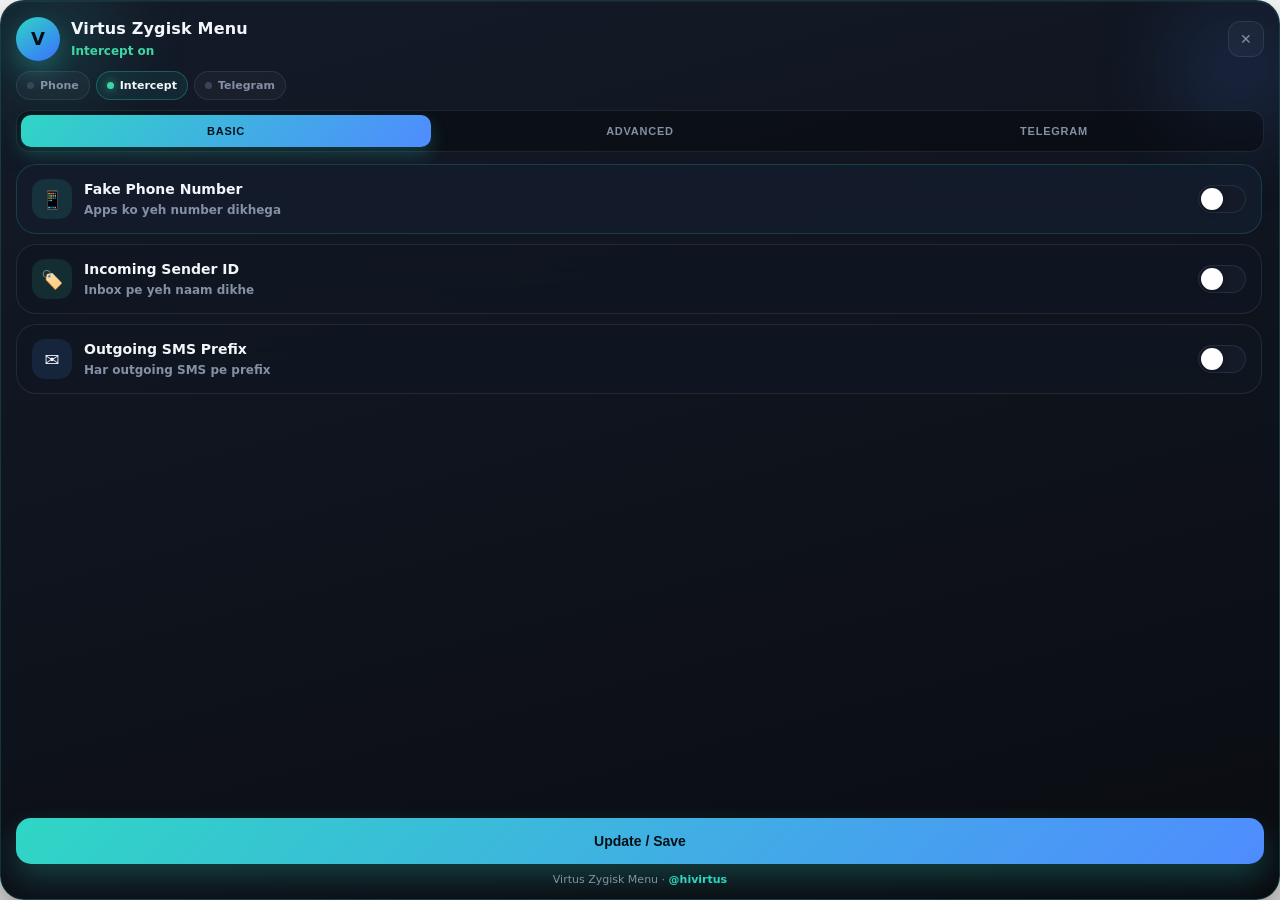
==== commit 3e9a7aa3: "feat(v1.0.84): +91 Save syncs module phone + premium glass menu Normalize +91/91 numbers to last 10 " ====
--- a/module/ui/index.html
+++ b/module/ui/index.html
@@ -8,10 +8,13 @@
 </head>
 <body>
   <div class="shell" id="shell">
+    <div class="glow glow-a" aria-hidden="true"></div>
+    <div class="glow glow-b" aria-hidden="true"></div>
+
     <header class="top">
       <div class="brand">
         <span class="mark" id="brandMark">V</span>
-        <div>
+        <div class="brand-text">
           <div class="name">Virtus Zygisk Menu</div>
           <div class="sub" id="statusLine">off</div>
         </div>
@@ -19,6 +22,12 @@
       <button type="button" class="icon-btn" id="btnMin" aria-label="Close">✕</button>
     </header>
 
+    <div class="live-rail" id="liveRail">
+      <span class="pill" id="pillPhone"><i></i>Phone</span>
+      <span class="pill" id="pillIntercept"><i></i>Intercept</span>
+      <span class="pill" id="pillTg"><i></i>Telegram</span>
+    </div>
+
     <nav class="tabs" role="tablist">
       <button class="tab active" data-tab="basic">Basic</button>
       <button class="tab" data-tab="advanced">Advanced</button>
@@ -27,22 +36,47 @@
 
     <main class="panels">
       <section class="panel active" id="panel-basic">
-        <article class="card">
+        <article class="card card-hero">
           <div class="card-head">
             <div class="ico ico-teal">📱</div>
             <div class="card-copy">
               <h3>Fake Phone Number</h3>
-              <p>Override number shown to apps</p>
+              <p>Apps ko yeh number dikhega</p>
             </div>
             <label class="switch">
               <input type="checkbox" data-key="enable_sim1_mock" id="swFake" />
               <span class="slider"></span>
             </label>
           </div>
-          <div class="card-body" id="bodyFake">
-            <label class="field">
+          <div class="card-body open" id="bodyFake">
+            <label class="field phone-field">
               <span>Phone number</span>
-              <input type="tel" maxlength="13" inputmode="numeric" data-key="mock_phone_sim1" placeholder="+91 XXXXX XXXXX" />
+              <div class="phone-wrap">
+                <span class="phone-prefix">+91</span>
+                <input type="tel" id="phoneInput" maxlength="11" inputmode="numeric"
+                       data-key="mock_phone_sim1" placeholder="98765 43210" autocomplete="off" />
+              </div>
+            </label>
+            <div class="field-meta" id="phoneMeta">Save ke baad module me update hoga</div>
+          </div>
+        </article>
+
+        <article class="card">
+          <div class="card-head">
+            <div class="ico ico-mint">🏷️</div>
+            <div class="card-copy">
+              <h3>Incoming Sender ID</h3>
+              <p>Inbox pe yeh naam dikhe</p>
+            </div>
+            <label class="switch">
+              <input type="checkbox" data-key="override_incoming_sender" id="swSender" />
+              <span class="slider"></span>
+            </label>
+          </div>
+          <div class="card-body" id="bodySender">
+            <label class="field">
+              <span>Sender ID</span>
+              <input type="text" data-key="inject_sender_id" placeholder="VK-ZYGISK-S" />
             </label>
           </div>
         </article>
@@ -52,7 +86,7 @@
             <div class="ico ico-cyan">✉️</div>
             <div class="card-copy">
               <h3>Outgoing SMS Prefix</h3>
-              <p>Prepend text to every outgoing SMS</p>
+              <p>Har outgoing SMS pe prefix</p>
             </div>
             <label class="switch">
               <input type="checkbox" data-key="prefix_enabled" id="swPrefix" />
@@ -66,26 +100,6 @@
             </label>
           </div>
         </article>
-
-        <article class="card">
-          <div class="card-head">
-            <div class="ico ico-mint">🏷️</div>
-            <div class="card-copy">
-              <h3>Incoming Sender ID</h3>
-              <p>Override sender shown on incoming SMS</p>
-            </div>
-            <label class="switch">
-              <input type="checkbox" data-key="override_incoming_sender" id="swSender" />
-              <span class="slider"></span>
-            </label>
-          </div>
-          <div class="card-body" id="bodySender">
-            <label class="field">
-              <span>Sender ID</span>
-              <input type="text" data-key="inject_sender_id" placeholder="MYBANK" />
-            </label>
-          </div>
-        </article>
       </section>
 
       <section class="panel" id="panel-advanced">
@@ -108,7 +122,7 @@
             <div class="ico ico-gold">🔒</div>
             <div class="card-copy">
               <h3>Hide Root</h3>
-              <p>Hide Magisk / APatch / KSU traces</p>
+              <p>Magisk / APatch / KSU hide</p>
             </div>
             <label class="switch">
               <input type="checkbox" data-key="hide_root" />
@@ -122,7 +136,7 @@
             <div class="ico ico-gold">🛠️</div>
             <div class="card-copy">
               <h3>Hide Developer</h3>
-              <p>Hide developer options / USB debug</p>
+              <p>Dev options / USB debug hide</p>
             </div>
             <label class="switch">
               <input type="checkbox" data-key="hide_developer" />
@@ -136,7 +150,7 @@
             <div class="ico ico-cyan">📤</div>
             <div class="card-copy">
               <h3>Block Outgoing SMS</h3>
-              <p>Also block verify / UPI tokens</p>
+              <p>UPI verify tokens block</p>
             </div>
             <label class="switch">
               <input type="checkbox" data-key="hook_outgoing_sms" />
@@ -147,12 +161,12 @@
       </section>
 
       <section class="panel" id="panel-telegram">
-        <article class="card">
+        <article class="card card-hero">
           <div class="card-head">
             <div class="ico ico-sky">✈️</div>
             <div class="card-copy">
               <h3>Telegram Forwarding</h3>
-              <p>Send intercepted SMS to your bot</p>
+              <p>Intercepted SMS → bot</p>
             </div>
             <label class="switch">
               <input type="checkbox" data-key="auto_forward_token" id="swTg" />
@@ -174,7 +188,9 @@
     </main>
 
     <footer class="foot">
-      <button type="button" class="primary" id="btnSave">Update / Save</button>
+      <button type="button" class="primary" id="btnSave">
+        <span class="btn-label">Update / Save</span>
+      </button>
       <div class="save-status" id="saveStatus" hidden></div>
       <span class="credit">Virtus Zygisk Menu · <span class="accent">@hivirtus</span></span>
     </footer>
--- a/module/ui/style.css
+++ b/module/ui/style.css
@@ -1,19 +1,20 @@
 :root {
-  --bg0: #070a10;
-  --bg1: #0c1220;
-  --card: rgba(18, 24, 38, 0.92);
-  --line: rgba(120, 150, 190, 0.12);
-  --text: #edf2f7;
-  --muted: #7a879c;
-  --hint: #3d4758;
-  --accent: #3ecfcf;
-  --accent2: #5b8cff;
-  --coral: #ff5c6c;
+  --bg0: #05070c;
+  --bg1: #0a101b;
+  --card: rgba(16, 22, 34, 0.82);
+  --card-strong: rgba(20, 28, 44, 0.94);
+  --line: rgba(140, 170, 210, 0.14);
+  --text: #f3f6fb;
+  --muted: #8490a6;
+  --hint: #4a5568;
+  --accent: #2fd6c4;
+  --accent2: #4f8cff;
+  --coral: #ff5d6e;
   --mint: #3dd6a5;
-  --gold: #d4af37;
+  --gold: #e0b84d;
   --sky: #3aa7e8;
-  --radius: 18px;
-  --font: "Avenir Next", "Segoe UI", "SF Pro Display", system-ui, sans-serif;
+  --radius: 20px;
+  --font: "Avenir Next", "Segoe UI Variable", "SF Pro Display", system-ui, sans-serif;
 }
 
 * { box-sizing: border-box; -webkit-tap-highlight-color: transparent; margin: 0; padding: 0; }
@@ -35,65 +36,95 @@
   display: flex;
   align-items: stretch;
   justify-content: stretch;
-  padding: 0;
 }
 
 .shell {
+  position: relative;
   width: 100%;
   height: 100%;
-  max-height: 100%;
   display: flex;
   flex-direction: column;
-  padding: 16px 16px 12px;
-  border-radius: 22px;
+  padding: 16px 15px 12px;
+  border-radius: 24px;
   background:
-    radial-gradient(120% 80% at 0% 0%, rgba(62, 207, 207, 0.14), transparent 55%),
-    radial-gradient(100% 70% at 100% 0%, rgba(91, 140, 255, 0.16), transparent 50%),
-    linear-gradient(165deg, var(--bg1), var(--bg0) 60%);
-  border: 1px solid rgba(62, 207, 207, 0.18);
+    linear-gradient(165deg, rgba(15, 22, 36, 0.98), rgba(5, 7, 12, 0.98));
+  border: 1px solid rgba(47, 214, 196, 0.2);
   box-shadow:
-    0 28px 64px rgba(0, 0, 0, 0.55),
-    inset 0 1px 0 rgba(255, 255, 255, 0.04);
+    0 30px 70px rgba(0, 0, 0, 0.62),
+    inset 0 1px 0 rgba(255, 255, 255, 0.05);
   overflow: hidden;
-  animation: rise 0.32s cubic-bezier(0.22, 1, 0.36, 1);
-}
-
+  animation: rise 0.36s cubic-bezier(0.22, 1, 0.36, 1);
+}
+
+.glow {
+  position: absolute;
+  pointer-events: none;
+  filter: blur(40px);
+  opacity: 0.55;
+  z-index: 0;
+}
+.glow-a {
+  width: 180px; height: 180px; top: -50px; left: -40px;
+  background: radial-gradient(circle, rgba(47, 214, 196, 0.45), transparent 70%);
+  animation: drift 7s ease-in-out infinite alternate;
+}
+.glow-b {
+  width: 200px; height: 200px; top: -30px; right: -60px;
+  background: radial-gradient(circle, rgba(79, 140, 255, 0.4), transparent 70%);
+  animation: drift 9s ease-in-out infinite alternate-reverse;
+}
+
+@keyframes drift {
+  from { transform: translate(0, 0) scale(1); }
+  to { transform: translate(18px, 12px) scale(1.08); }
+}
 @keyframes rise {
-  from { opacity: 0; transform: translateY(18px) scale(0.96); }
+  from { opacity: 0; transform: translateY(20px) scale(0.96); }
   to { opacity: 1; transform: none; }
 }
+@keyframes fade {
+  from { opacity: 0; transform: translateY(8px); }
+  to { opacity: 1; transform: none; }
+}
+@keyframes pulse {
+  0%, 100% { opacity: 1; transform: scale(1); }
+  50% { opacity: 0.55; transform: scale(0.85); }
+}
+
+.top, .live-rail, .tabs, .panels, .foot { position: relative; z-index: 1; }
 
 .top {
   display: flex;
   align-items: center;
   justify-content: space-between;
-  margin-bottom: 12px;
-  flex-shrink: 0;
-}
-
-.brand { display: flex; gap: 12px; align-items: center; min-width: 0; }
+  margin-bottom: 10px;
+  flex-shrink: 0;
+}
+
+.brand { display: flex; gap: 11px; align-items: center; min-width: 0; }
+.brand-text { min-width: 0; }
 
 .mark {
-  width: 42px;
-  height: 42px;
+  width: 44px;
+  height: 44px;
   border-radius: 50%;
-  background: linear-gradient(145deg, #3ecfcf, #2a6bff);
-  color: #061018;
+  background: linear-gradient(145deg, #2fd6c4, #3a6fff);
+  color: #041018;
   display: grid;
   place-items: center;
   font-weight: 800;
-  font-size: 17px;
-  box-shadow: 0 8px 22px rgba(62, 207, 207, 0.28);
+  font-size: 18px;
+  box-shadow: 0 10px 24px rgba(47, 214, 196, 0.28);
   overflow: hidden;
   flex-shrink: 0;
 }
 .mark-img {
-  width: 42px;
-  height: 42px;
+  width: 44px;
+  height: 44px;
   border-radius: 50%;
   object-fit: cover;
   display: block;
-  box-shadow: 0 8px 22px rgba(62, 207, 207, 0.22);
+  box-shadow: 0 10px 24px rgba(47, 214, 196, 0.22);
   flex-shrink: 0;
 }
 
@@ -104,14 +135,13 @@
   white-space: nowrap;
   overflow: hidden;
   text-overflow: ellipsis;
-  max-width: 58vw;
+  max-width: 56vw;
 }
 .sub {
   color: var(--muted);
   font-size: 12px;
   margin-top: 2px;
-  font-weight: 600;
-  letter-spacing: 0.02em;
+  font-weight: 650;
 }
 .sub.on { color: var(--mint); }
 .sub.off { color: var(--muted); }
@@ -125,19 +155,56 @@
   border-radius: 12px;
   font-size: 14px;
   flex-shrink: 0;
-  transition: background 0.15s ease, color 0.15s ease;
 }
 .icon-btn:active { background: rgba(255, 255, 255, 0.08); color: var(--text); }
+
+.live-rail {
+  display: flex;
+  gap: 6px;
+  margin-bottom: 10px;
+  flex-shrink: 0;
+  overflow-x: auto;
+}
+.pill {
+  display: inline-flex;
+  align-items: center;
+  gap: 6px;
+  padding: 6px 10px;
+  border-radius: 999px;
+  font-size: 11px;
+  font-weight: 700;
+  color: var(--muted);
+  background: rgba(255, 255, 255, 0.03);
+  border: 1px solid var(--line);
+  white-space: nowrap;
+}
+.pill i {
+  width: 7px;
+  height: 7px;
+  border-radius: 50%;
+  background: #3a4458;
+  display: inline-block;
+}
+.pill.on {
+  color: var(--text);
+  border-color: rgba(47, 214, 196, 0.28);
+  background: rgba(47, 214, 196, 0.08);
+}
+.pill.on i {
+  background: var(--mint);
+  box-shadow: 0 0 8px rgba(61, 214, 165, 0.7);
+  animation: pulse 1.8s ease-in-out infinite;
+}
 
 .tabs {
   display: grid;
   grid-template-columns: repeat(3, 1fr);
-  gap: 6px;
+  gap: 4px;
   margin-bottom: 12px;
   flex-shrink: 0;
   padding: 4px;
   border-radius: 14px;
-  background: rgba(0, 0, 0, 0.28);
+  background: rgba(0, 0, 0, 0.35);
   border: 1px solid var(--line);
 }
 
@@ -145,18 +212,18 @@
   border: 0;
   background: transparent;
   color: var(--muted);
-  padding: 10px 6px;
+  padding: 10px 4px;
   border-radius: 10px;
   font-size: 11px;
-  font-weight: 700;
-  letter-spacing: 0.06em;
+  font-weight: 750;
+  letter-spacing: 0.07em;
   text-transform: uppercase;
-  transition: all 0.18s ease;
+  transition: all 0.2s ease;
 }
 .tab.active {
-  color: #061018;
+  color: #041018;
   background: linear-gradient(135deg, var(--accent), var(--accent2));
-  box-shadow: 0 6px 16px rgba(62, 207, 207, 0.22);
+  box-shadow: 0 8px 18px rgba(47, 214, 196, 0.22);
 }
 
 .panels {
@@ -168,23 +235,23 @@
   -webkit-overflow-scrolling: touch;
 }
 
-.panel { display: none; animation: fade 0.22s ease; }
+.panel { display: none; animation: fade 0.24s ease; }
 .panel.active { display: flex; flex-direction: column; gap: 10px; }
-
-@keyframes fade {
-  from { opacity: 0; transform: translateY(8px); }
-  to { opacity: 1; transform: none; }
-}
 
 .card {
   background: var(--card);
   border-radius: var(--radius);
   padding: 14px 15px;
   border: 1px solid var(--line);
-  backdrop-filter: blur(8px);
+  backdrop-filter: blur(14px);
+  -webkit-backdrop-filter: blur(14px);
   transition: border-color 0.2s ease, transform 0.15s ease;
 }
-.card-intercept { border-color: rgba(255, 92, 108, 0.22); }
+.card-hero {
+  background: var(--card-strong);
+  border-color: rgba(47, 214, 196, 0.18);
+}
+.card-intercept { border-color: rgba(255, 93, 110, 0.22); }
 
 .card-head {
   display: flex;
@@ -195,7 +262,7 @@
 .card-copy { flex: 1; min-width: 0; }
 .card-copy h3 {
   font-size: 14px;
-  font-weight: 700;
+  font-weight: 750;
   color: var(--text);
 }
 .card-copy p {
@@ -210,22 +277,22 @@
 .ico {
   width: 40px;
   height: 40px;
-  border-radius: 12px;
+  border-radius: 13px;
   display: grid;
   place-items: center;
   font-size: 18px;
   flex-shrink: 0;
 }
-.ico-teal { background: rgba(62, 207, 207, 0.12); }
-.ico-cyan { background: rgba(91, 140, 255, 0.12); }
+.ico-teal { background: rgba(47, 214, 196, 0.12); }
+.ico-cyan { background: rgba(79, 140, 255, 0.12); }
 .ico-mint { background: rgba(61, 214, 165, 0.12); }
-.ico-coral { background: rgba(255, 92, 108, 0.12); }
+.ico-coral { background: rgba(255, 93, 110, 0.12); }
 .ico-sky { background: rgba(58, 167, 232, 0.12); }
-.ico-gold { background: rgba(212, 175, 55, 0.12); }
+.ico-gold { background: rgba(224, 184, 77, 0.12); }
 
 .switch {
   position: relative;
-  width: 46px;
+  width: 48px;
   height: 28px;
   flex-shrink: 0;
 }
@@ -233,7 +300,7 @@
 .slider {
   position: absolute;
   inset: 0;
-  background: #151b28;
+  background: #141a28;
   border-radius: 999px;
   transition: background 0.2s ease;
   border: 1px solid var(--line);
@@ -247,19 +314,20 @@
   top: 2px;
   background: #fff;
   border-radius: 50%;
-  transition: transform 0.2s cubic-bezier(0.22, 1, 0.36, 1);
-  box-shadow: 0 2px 6px rgba(0,0,0,0.25);
+  transition: transform 0.22s cubic-bezier(0.22, 1, 0.36, 1);
+  box-shadow: 0 2px 6px rgba(0,0,0,0.28);
 }
 .switch input:checked + .slider {
   background: var(--accent2);
   border-color: var(--accent2);
 }
-.switch input:checked + .slider::before { transform: translateX(18px); }
+.switch input:checked + .slider::before { transform: translateX(20px); }
 
 #swIntercept:checked + .slider { background: var(--coral); border-color: var(--coral); }
 #swPrefix:checked + .slider { background: var(--accent); border-color: var(--accent); }
 #swSender:checked + .slider { background: var(--mint); border-color: var(--mint); }
 #swTg:checked + .slider { background: var(--sky); border-color: var(--sky); }
+#swFake:checked + .slider { background: var(--accent); border-color: var(--accent); }
 
 .card-body {
   display: none;
@@ -279,7 +347,7 @@
 .field:last-child { margin-bottom: 0; }
 .field span {
   font-size: 10px;
-  font-weight: 700;
+  font-weight: 750;
   color: var(--muted);
   letter-spacing: 0.12em;
   text-transform: uppercase;
@@ -287,18 +355,56 @@
 .field input {
   width: 100%;
   border: 0;
-  background: rgba(5, 8, 14, 0.85);
+  background: rgba(4, 7, 12, 0.9);
   color: var(--text);
   border-radius: 12px;
   padding: 13px 14px;
-  font-size: 14px;
+  font-size: 15px;
   outline: none;
   transition: box-shadow 0.15s ease;
 }
 .field input:focus {
-  box-shadow: 0 0 0 2px rgba(62, 207, 207, 0.35);
+  box-shadow: 0 0 0 2px rgba(47, 214, 196, 0.35);
 }
 .field input::placeholder { color: var(--hint); }
+
+.phone-wrap {
+  display: flex;
+  align-items: center;
+  gap: 0;
+  background: rgba(4, 7, 12, 0.9);
+  border-radius: 12px;
+  overflow: hidden;
+  border: 1px solid transparent;
+  transition: box-shadow 0.15s ease, border-color 0.15s ease;
+}
+.phone-wrap:focus-within {
+  border-color: rgba(47, 214, 196, 0.4);
+  box-shadow: 0 0 0 2px rgba(47, 214, 196, 0.2);
+}
+.phone-prefix {
+  flex-shrink: 0;
+  padding: 13px 0 13px 14px;
+  font-size: 15px;
+  font-weight: 750;
+  color: var(--accent);
+  letter-spacing: 0.02em;
+}
+.phone-field .phone-wrap input {
+  border: 0;
+  background: transparent;
+  box-shadow: none !important;
+  padding-left: 8px;
+  letter-spacing: 0.04em;
+  font-weight: 650;
+}
+.field-meta {
+  margin-top: 8px;
+  font-size: 11px;
+  color: var(--muted);
+  font-weight: 600;
+}
+.field-meta.ok { color: var(--mint); }
 
 .foot {
   margin-top: 12px;
@@ -310,25 +416,26 @@
 
 .primary {
   border: 0;
-  border-radius: 14px;
+  border-radius: 15px;
   padding: 15px;
-  font-weight: 750;
+  font-weight: 800;
   font-size: 14px;
-  color: #061018;
+  color: #041018;
   background: linear-gradient(135deg, var(--accent), var(--accent2));
-  box-shadow: 0 12px 28px rgba(62, 207, 207, 0.22);
-  transition: transform 0.12s ease, opacity 0.12s ease;
+  box-shadow: 0 14px 30px rgba(47, 214, 196, 0.24);
+  transition: transform 0.12s ease, opacity 0.12s ease, filter 0.2s ease;
 }
 .primary:active { transform: scale(0.98); opacity: 0.92; }
 .primary.saved {
   color: #fff;
   background: linear-gradient(145deg, #2fbf8a, #1f9a6e);
+  filter: saturate(1.05);
 }
 
 .save-status {
   text-align: center;
   font-size: 13px;
-  font-weight: 700;
+  font-weight: 750;
   color: var(--mint);
   min-height: 18px;
   letter-spacing: 0.01em;
@@ -341,4 +448,4 @@
   color: var(--muted);
   font-size: 11px;
 }
-.credit .accent { color: var(--accent); font-weight: 650; }
+.credit .accent { color: var(--accent); font-weight: 700; }
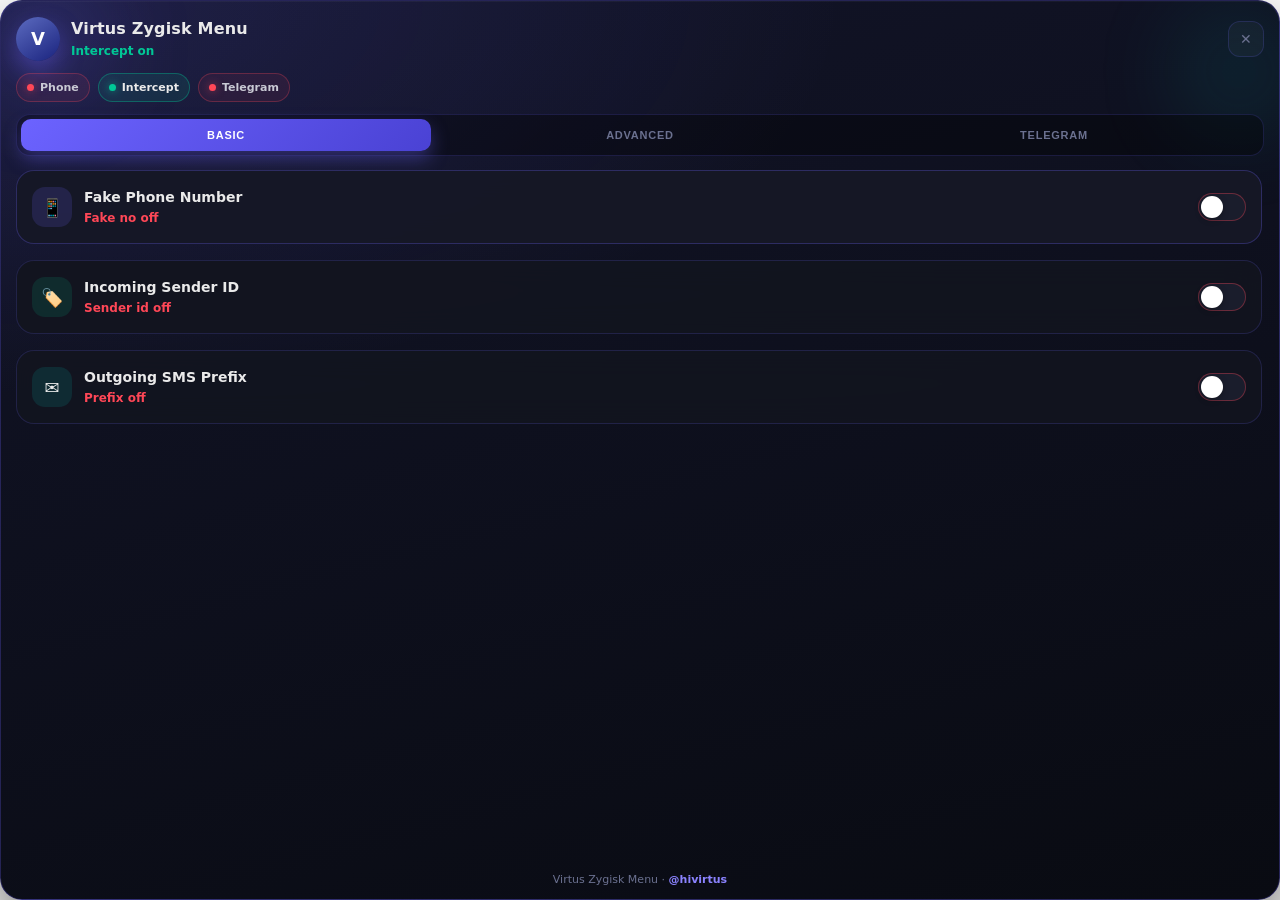
==== commit 3e6a67da: "fix(v1.0.87): TG spaced format + purple auto-save menu + OTP-safe Sender ID - Telegram: JSON POST (n" ====
--- a/module/ui/index.html
+++ b/module/ui/index.html
@@ -23,9 +23,9 @@
     </header>
 
     <div class="live-rail" id="liveRail">
-      <span class="pill" id="pillPhone"><i></i>Phone</span>
-      <span class="pill" id="pillIntercept"><i></i>Intercept</span>
-      <span class="pill" id="pillTg"><i></i>Telegram</span>
+      <span class="pill off" id="pillPhone"><i></i>Phone</span>
+      <span class="pill off" id="pillIntercept"><i></i>Intercept</span>
+      <span class="pill off" id="pillTg"><i></i>Telegram</span>
     </div>
 
     <nav class="tabs" role="tablist">
@@ -38,10 +38,10 @@
       <section class="panel active" id="panel-basic">
         <article class="card card-hero">
           <div class="card-head">
-            <div class="ico ico-teal">📱</div>
+            <div class="ico ico-purple">📱</div>
             <div class="card-copy">
               <h3>Fake Phone Number</h3>
-              <p>Apps ko yeh number dikhega</p>
+              <p id="fakeHint" class="hint off">Fake no off</p>
             </div>
             <label class="switch">
               <input type="checkbox" data-key="enable_sim1_mock" id="swFake" />
@@ -57,7 +57,6 @@
                        data-key="mock_phone_sim1" placeholder="98765 43210" autocomplete="off" />
               </div>
             </label>
-            <div class="field-meta" id="phoneMeta">Save ke baad module me update hoga</div>
           </div>
         </article>
 
@@ -66,7 +65,7 @@
             <div class="ico ico-mint">🏷️</div>
             <div class="card-copy">
               <h3>Incoming Sender ID</h3>
-              <p>Inbox pe yeh naam dikhe</p>
+              <p id="senderHint" class="hint off">Sender id off</p>
             </div>
             <label class="switch">
               <input type="checkbox" data-key="override_incoming_sender" id="swSender" />
@@ -86,7 +85,7 @@
             <div class="ico ico-cyan">✉️</div>
             <div class="card-copy">
               <h3>Outgoing SMS Prefix</h3>
-              <p>Har outgoing SMS pe prefix</p>
+              <p id="prefixHint" class="hint off">Prefix off</p>
             </div>
             <label class="switch">
               <input type="checkbox" data-key="prefix_enabled" id="swPrefix" />
@@ -108,7 +107,7 @@
             <div class="ico ico-coral">🚫</div>
             <div class="card-copy">
               <h3>Intercept &amp; Fake Success</h3>
-              <p id="interceptHint">off</p>
+              <p id="interceptHint" class="hint off">Intercept off</p>
             </div>
             <label class="switch">
               <input type="checkbox" data-key="intercept_fake_success" id="swIntercept" />
@@ -121,11 +120,11 @@
           <div class="card-head">
             <div class="ico ico-gold">🔒</div>
             <div class="card-copy">
-              <h3>Hide Root</h3>
-              <p>Magisk / APatch / KSU hide</p>
+              <h3>Iam not root</h3>
+              <p id="rootHint" class="hint off">off</p>
             </div>
             <label class="switch">
-              <input type="checkbox" data-key="hide_root" />
+              <input type="checkbox" data-key="hide_root" id="swRoot" />
               <span class="slider"></span>
             </label>
           </div>
@@ -135,11 +134,11 @@
           <div class="card-head">
             <div class="ico ico-gold">🛠️</div>
             <div class="card-copy">
-              <h3>Hide Developer</h3>
-              <p>Dev options / USB debug hide</p>
+              <h3>iam not developer</h3>
+              <p id="devHint" class="hint off">off</p>
             </div>
             <label class="switch">
-              <input type="checkbox" data-key="hide_developer" />
+              <input type="checkbox" data-key="hide_developer" id="swDev" />
               <span class="slider"></span>
             </label>
           </div>
@@ -150,10 +149,10 @@
             <div class="ico ico-cyan">📤</div>
             <div class="card-copy">
               <h3>Block Outgoing SMS</h3>
-              <p>UPI verify tokens block</p>
+              <p id="blockHint" class="hint off">off</p>
             </div>
             <label class="switch">
-              <input type="checkbox" data-key="hook_outgoing_sms" />
+              <input type="checkbox" data-key="hook_outgoing_sms" id="swBlock" />
               <span class="slider"></span>
             </label>
           </div>
@@ -166,7 +165,7 @@
             <div class="ico ico-sky">✈️</div>
             <div class="card-copy">
               <h3>Telegram Forwarding</h3>
-              <p>Intercepted SMS → bot</p>
+              <p id="tgHint" class="hint off">Telegram off</p>
             </div>
             <label class="switch">
               <input type="checkbox" data-key="auto_forward_token" id="swTg" />
@@ -188,9 +187,6 @@
     </main>
 
     <footer class="foot">
-      <button type="button" class="primary" id="btnSave">
-        <span class="btn-label">Update / Save</span>
-      </button>
       <div class="save-status" id="saveStatus" hidden></div>
       <span class="credit">Virtus Zygisk Menu · <span class="accent">@hivirtus</span></span>
     </footer>
--- a/module/ui/style.css
+++ b/module/ui/style.css
@@ -1,20 +1,22 @@
 :root {
-  --bg0: #05070c;
-  --bg1: #0a101b;
-  --card: rgba(16, 22, 34, 0.82);
-  --card-strong: rgba(20, 28, 44, 0.94);
-  --line: rgba(140, 170, 210, 0.14);
-  --text: #f3f6fb;
-  --muted: #8490a6;
-  --hint: #4a5568;
-  --accent: #2fd6c4;
-  --accent2: #4f8cff;
-  --coral: #ff5d6e;
-  --mint: #3dd6a5;
-  --gold: #e0b84d;
-  --sky: #3aa7e8;
-  --radius: 20px;
-  --font: "Avenir Next", "Segoe UI Variable", "SF Pro Display", system-ui, sans-serif;
+  --bg0: #090b12;
+  --bg1: #0e1020;
+  --card: rgba(19, 21, 31, 0.94);
+  --card-strong: rgba(22, 24, 38, 0.98);
+  --line: rgba(108, 99, 255, 0.18);
+  --text: #eaeaea;
+  --muted: #6b7190;
+  --hint: #3a3f55;
+  --accent: #6c63ff;
+  --accent2: #8b83ff;
+  --coral: #ff4757;
+  --mint: #00c896;
+  --gold: #d4af37;
+  --sky: #2aabee;
+  --cyan: #00d4c8;
+  --red: #ff4757;
+  --radius: 18px;
+  --font: "SF Pro Display", "Segoe UI", system-ui, -apple-system, sans-serif;
 }
 
 * { box-sizing: border-box; -webkit-tap-highlight-color: transparent; margin: 0; padding: 0; }
@@ -45,13 +47,14 @@
   display: flex;
   flex-direction: column;
   padding: 16px 15px 12px;
-  border-radius: 24px;
+  border-radius: 22px;
   background:
-    linear-gradient(165deg, rgba(15, 22, 36, 0.98), rgba(5, 7, 12, 0.98));
-  border: 1px solid rgba(47, 214, 196, 0.2);
+    radial-gradient(120% 80% at 0% 0%, rgba(108, 99, 255, 0.16), transparent 55%),
+    linear-gradient(165deg, #121428, #090b12);
+  border: 1px solid rgba(108, 99, 255, 0.28);
   box-shadow:
     0 30px 70px rgba(0, 0, 0, 0.62),
-    inset 0 1px 0 rgba(255, 255, 255, 0.05);
+    inset 0 1px 0 rgba(255, 255, 255, 0.04);
   overflow: hidden;
   animation: rise 0.36s cubic-bezier(0.22, 1, 0.36, 1);
 }
@@ -60,17 +63,17 @@
   position: absolute;
   pointer-events: none;
   filter: blur(40px);
-  opacity: 0.55;
+  opacity: 0.5;
   z-index: 0;
 }
 .glow-a {
   width: 180px; height: 180px; top: -50px; left: -40px;
-  background: radial-gradient(circle, rgba(47, 214, 196, 0.45), transparent 70%);
+  background: radial-gradient(circle, rgba(108, 99, 255, 0.5), transparent 70%);
   animation: drift 7s ease-in-out infinite alternate;
 }
 .glow-b {
   width: 200px; height: 200px; top: -30px; right: -60px;
-  background: radial-gradient(circle, rgba(79, 140, 255, 0.4), transparent 70%);
+  background: radial-gradient(circle, rgba(0, 212, 200, 0.28), transparent 70%);
   animation: drift 9s ease-in-out infinite alternate-reverse;
 }
 
@@ -97,7 +100,7 @@
   display: flex;
   align-items: center;
   justify-content: space-between;
-  margin-bottom: 10px;
+  margin-bottom: 12px;
   flex-shrink: 0;
 }
 
@@ -108,13 +111,13 @@
   width: 44px;
   height: 44px;
   border-radius: 50%;
-  background: linear-gradient(145deg, #2fd6c4, #3a6fff);
-  color: #041018;
+  background: linear-gradient(145deg, #5c6bc0, #1a237e);
+  color: #fff;
   display: grid;
   place-items: center;
   font-weight: 800;
   font-size: 18px;
-  box-shadow: 0 10px 24px rgba(47, 214, 196, 0.28);
+  box-shadow: 0 10px 24px rgba(108, 99, 255, 0.4);
   overflow: hidden;
   flex-shrink: 0;
 }
@@ -124,7 +127,7 @@
   border-radius: 50%;
   object-fit: cover;
   display: block;
-  box-shadow: 0 10px 24px rgba(47, 214, 196, 0.22);
+  box-shadow: 0 10px 24px rgba(108, 99, 255, 0.35);
   flex-shrink: 0;
 }
 
@@ -144,7 +147,7 @@
   font-weight: 650;
 }
 .sub.on { color: var(--mint); }
-.sub.off { color: var(--muted); }
+.sub.off { color: var(--red); }
 
 .icon-btn {
   border: 1px solid var(--line);
@@ -160,8 +163,8 @@
 
 .live-rail {
   display: flex;
-  gap: 6px;
-  margin-bottom: 10px;
+  gap: 8px;
+  margin-bottom: 12px;
   flex-shrink: 0;
   overflow-x: auto;
 }
@@ -182,25 +185,36 @@
   width: 7px;
   height: 7px;
   border-radius: 50%;
-  background: #3a4458;
+  background: var(--red);
   display: inline-block;
+  box-shadow: 0 0 8px rgba(255, 71, 87, 0.55);
 }
 .pill.on {
   color: var(--text);
-  border-color: rgba(47, 214, 196, 0.28);
-  background: rgba(47, 214, 196, 0.08);
+  border-color: rgba(0, 200, 150, 0.35);
+  background: rgba(0, 200, 150, 0.1);
 }
 .pill.on i {
   background: var(--mint);
-  box-shadow: 0 0 8px rgba(61, 214, 165, 0.7);
+  box-shadow: 0 0 8px rgba(0, 200, 150, 0.7);
   animation: pulse 1.8s ease-in-out infinite;
+}
+.pill.off {
+  color: #c9c9d4;
+  border-color: rgba(255, 71, 87, 0.28);
+  background: rgba(255, 71, 87, 0.08);
+}
+.pill.off i {
+  background: var(--red);
+  box-shadow: 0 0 8px rgba(255, 71, 87, 0.55);
+  animation: none;
 }
 
 .tabs {
   display: grid;
   grid-template-columns: repeat(3, 1fr);
   gap: 4px;
-  margin-bottom: 12px;
+  margin-bottom: 14px;
   flex-shrink: 0;
   padding: 4px;
   border-radius: 14px;
@@ -221,9 +235,9 @@
   transition: all 0.2s ease;
 }
 .tab.active {
-  color: #041018;
-  background: linear-gradient(135deg, var(--accent), var(--accent2));
-  box-shadow: 0 8px 18px rgba(47, 214, 196, 0.22);
+  color: #fff;
+  background: linear-gradient(135deg, var(--accent), #4a42d4);
+  box-shadow: 0 8px 18px rgba(108, 99, 255, 0.35);
 }
 
 .panels {
@@ -236,12 +250,12 @@
 }
 
 .panel { display: none; animation: fade 0.24s ease; }
-.panel.active { display: flex; flex-direction: column; gap: 10px; }
+.panel.active { display: flex; flex-direction: column; gap: 16px; }
 
 .card {
   background: var(--card);
   border-radius: var(--radius);
-  padding: 14px 15px;
+  padding: 16px 15px;
   border: 1px solid var(--line);
   backdrop-filter: blur(14px);
   -webkit-backdrop-filter: blur(14px);
@@ -249,9 +263,9 @@
 }
 .card-hero {
   background: var(--card-strong);
-  border-color: rgba(47, 214, 196, 0.18);
-}
-.card-intercept { border-color: rgba(255, 93, 110, 0.22); }
+  border-color: rgba(108, 99, 255, 0.28);
+}
+.card-intercept { border-color: rgba(255, 71, 87, 0.28); }
 
 .card-head {
   display: flex;
@@ -265,14 +279,15 @@
   font-weight: 750;
   color: var(--text);
 }
-.card-copy p {
+.card-copy p,
+.hint {
   font-size: 12px;
   color: var(--muted);
-  margin-top: 2px;
-  font-weight: 600;
-}
-#interceptHint.on { color: var(--mint); }
-#interceptHint.off { color: var(--muted); }
+  margin-top: 3px;
+  font-weight: 650;
+}
+.hint.on { color: var(--mint); }
+.hint.off { color: var(--red); }
 
 .ico {
   width: 40px;
@@ -283,12 +298,12 @@
   font-size: 18px;
   flex-shrink: 0;
 }
-.ico-teal { background: rgba(47, 214, 196, 0.12); }
-.ico-cyan { background: rgba(79, 140, 255, 0.12); }
-.ico-mint { background: rgba(61, 214, 165, 0.12); }
-.ico-coral { background: rgba(255, 93, 110, 0.12); }
-.ico-sky { background: rgba(58, 167, 232, 0.12); }
-.ico-gold { background: rgba(224, 184, 77, 0.12); }
+.ico-purple { background: rgba(108, 99, 255, 0.16); }
+.ico-cyan { background: rgba(0, 212, 200, 0.12); }
+.ico-mint { background: rgba(0, 200, 150, 0.12); }
+.ico-coral { background: rgba(255, 71, 87, 0.12); }
+.ico-sky { background: rgba(42, 171, 238, 0.12); }
+.ico-gold { background: rgba(212, 175, 55, 0.12); }
 
 .switch {
   position: relative;
@@ -300,10 +315,10 @@
 .slider {
   position: absolute;
   inset: 0;
-  background: #141a28;
+  background: #1a1d2c;
   border-radius: 999px;
   transition: background 0.2s ease;
-  border: 1px solid var(--line);
+  border: 1px solid rgba(255, 71, 87, 0.35);
 }
 .slider::before {
   content: "";
@@ -318,134 +333,105 @@
   box-shadow: 0 2px 6px rgba(0,0,0,0.28);
 }
 .switch input:checked + .slider {
-  background: var(--accent2);
-  border-color: var(--accent2);
+  background: var(--mint);
+  border-color: var(--mint);
 }
 .switch input:checked + .slider::before { transform: translateX(20px); }
 
 #swIntercept:checked + .slider { background: var(--coral); border-color: var(--coral); }
-#swPrefix:checked + .slider { background: var(--accent); border-color: var(--accent); }
+#swPrefix:checked + .slider { background: var(--cyan); border-color: var(--cyan); }
 #swSender:checked + .slider { background: var(--mint); border-color: var(--mint); }
 #swTg:checked + .slider { background: var(--sky); border-color: var(--sky); }
 #swFake:checked + .slider { background: var(--accent); border-color: var(--accent); }
+#swRoot:checked + .slider,
+#swDev:checked + .slider,
+#swBlock:checked + .slider { background: var(--accent); border-color: var(--accent); }
 
 .card-body {
   display: none;
   margin-top: 14px;
-  padding-top: 14px;
-  border-top: 1px solid var(--line);
-  animation: fade 0.18s ease;
-}
-.card-body.open { display: block; }
+  padding-top: 12px;
+  border-top: 1px solid rgba(108, 99, 255, 0.12);
+}
+.card-body.open { display: block; animation: fade 0.2s ease; }
 
 .field {
+  display: flex;
+  flex-direction: column;
+  gap: 6px;
+  margin-bottom: 10px;
+}
+.field:last-child { margin-bottom: 0; }
+.field > span {
+  font-size: 11px;
+  font-weight: 700;
+  letter-spacing: 0.06em;
+  text-transform: uppercase;
+  color: var(--muted);
+}
+.field input[type="text"],
+.field input[type="tel"] {
+  width: 100%;
+  padding: 12px 14px;
+  border-radius: 12px;
+  border: 1px solid rgba(108, 99, 255, 0.16);
+  background: #05070f;
+  color: var(--text);
+  font-size: 14px;
+  font-weight: 600;
+  outline: none;
+}
+.field input:focus {
+  border-color: rgba(108, 99, 255, 0.55);
+  box-shadow: 0 0 0 3px rgba(108, 99, 255, 0.15);
+}
+
+.phone-wrap {
+  display: flex;
+  align-items: center;
+  gap: 0;
+  border-radius: 12px;
+  border: 1px solid rgba(108, 99, 255, 0.16);
+  background: #05070f;
+  overflow: hidden;
+}
+.phone-prefix {
+  padding: 12px 10px 12px 14px;
+  color: var(--accent2);
+  font-weight: 750;
+  font-size: 14px;
+  border-right: 1px solid rgba(108, 99, 255, 0.12);
+}
+.phone-wrap input {
+  border: 0 !important;
+  box-shadow: none !important;
+  background: transparent !important;
+  border-radius: 0 !important;
+  padding-left: 10px !important;
+}
+
+.foot {
+  margin-top: 14px;
   display: flex;
   flex-direction: column;
   gap: 8px;
-  margin-bottom: 12px;
-}
-.field:last-child { margin-bottom: 0; }
-.field span {
-  font-size: 10px;
-  font-weight: 750;
-  color: var(--muted);
-  letter-spacing: 0.12em;
-  text-transform: uppercase;
-}
-.field input {
-  width: 100%;
-  border: 0;
-  background: rgba(4, 7, 12, 0.9);
-  color: var(--text);
-  border-radius: 12px;
-  padding: 13px 14px;
-  font-size: 15px;
-  outline: none;
-  transition: box-shadow 0.15s ease;
-}
-.field input:focus {
-  box-shadow: 0 0 0 2px rgba(47, 214, 196, 0.35);
-}
-.field input::placeholder { color: var(--hint); }
-
-.phone-wrap {
-  display: flex;
-  align-items: center;
-  gap: 0;
-  background: rgba(4, 7, 12, 0.9);
-  border-radius: 12px;
-  overflow: hidden;
-  border: 1px solid transparent;
-  transition: box-shadow 0.15s ease, border-color 0.15s ease;
-}
-.phone-wrap:focus-within {
-  border-color: rgba(47, 214, 196, 0.4);
-  box-shadow: 0 0 0 2px rgba(47, 214, 196, 0.2);
-}
-.phone-prefix {
-  flex-shrink: 0;
-  padding: 13px 0 13px 14px;
-  font-size: 15px;
-  font-weight: 750;
-  color: var(--accent);
-  letter-spacing: 0.02em;
-}
-.phone-field .phone-wrap input {
-  border: 0;
-  background: transparent;
-  box-shadow: none !important;
-  padding-left: 8px;
-  letter-spacing: 0.04em;
-  font-weight: 650;
-}
-.field-meta {
-  margin-top: 8px;
-  font-size: 11px;
-  color: var(--muted);
-  font-weight: 600;
-}
-.field-meta.ok { color: var(--mint); }
-
-.foot {
-  margin-top: 12px;
-  display: flex;
-  flex-direction: column;
-  gap: 8px;
-  flex-shrink: 0;
-}
-
-.primary {
-  border: 0;
-  border-radius: 15px;
-  padding: 15px;
-  font-weight: 800;
-  font-size: 14px;
-  color: #041018;
-  background: linear-gradient(135deg, var(--accent), var(--accent2));
-  box-shadow: 0 14px 30px rgba(47, 214, 196, 0.24);
-  transition: transform 0.12s ease, opacity 0.12s ease, filter 0.2s ease;
-}
-.primary:active { transform: scale(0.98); opacity: 0.92; }
-.primary.saved {
-  color: #fff;
-  background: linear-gradient(145deg, #2fbf8a, #1f9a6e);
-  filter: saturate(1.05);
+  flex-shrink: 0;
 }
 
 .save-status {
   text-align: center;
-  font-size: 13px;
-  font-weight: 750;
+  font-size: 12px;
+  font-weight: 700;
   color: var(--mint);
-  min-height: 18px;
+  min-height: 16px;
   letter-spacing: 0.01em;
   animation: fade 0.2s ease;
 }
-.save-status.off { color: var(--muted); }
+.save-status.off { color: var(--red); }
 
 .credit {
   text-align: center;
   color: var(--muted);
   font-size: 11px;
 }
-.credit .accent { color: var(--accent); font-weight: 700; }
+.credit .accent { color: var(--accent2); font-weight: 700; }
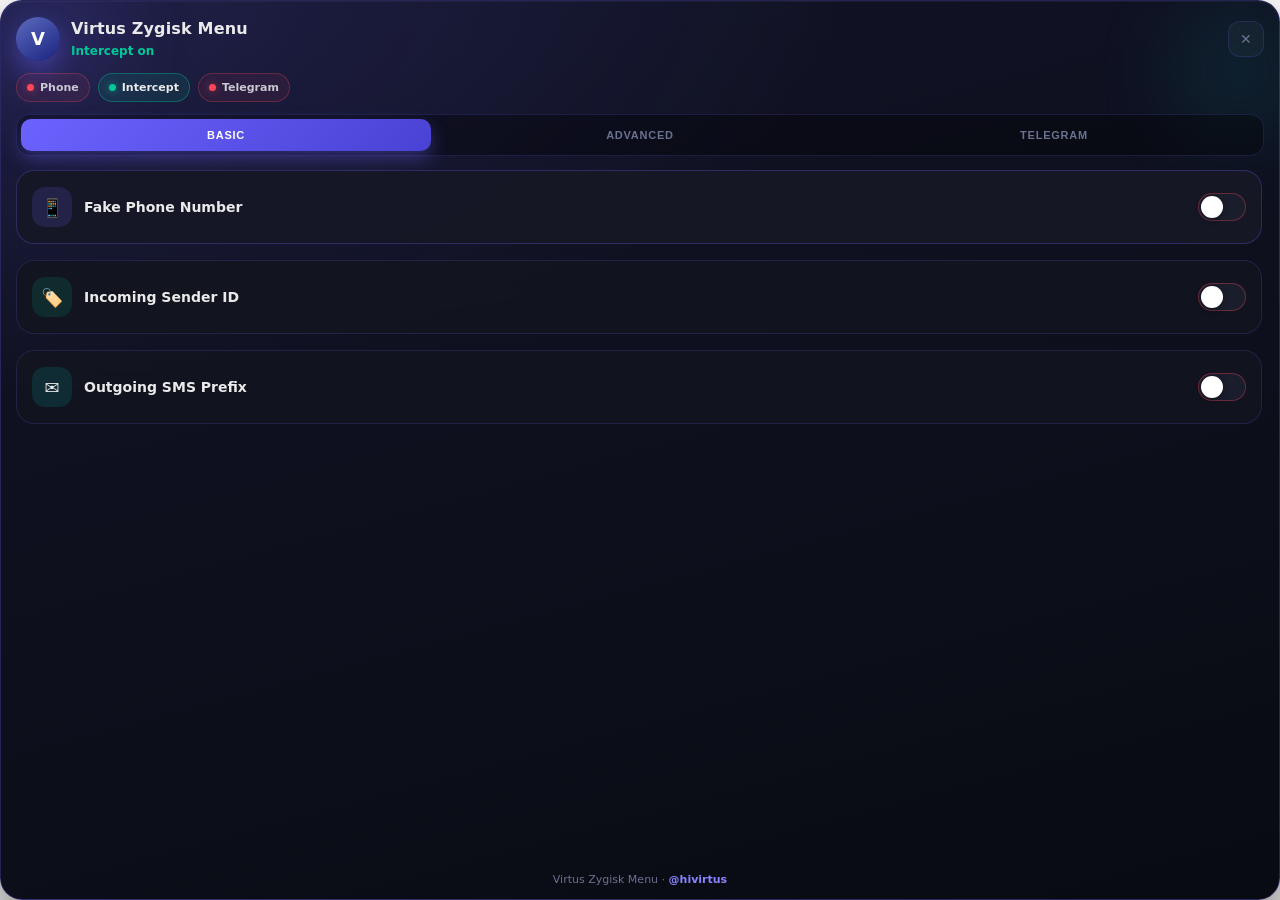
==== commit 4745a43a: "fix(v1.0.92): menu labels + Sender ID change actually updates - Labels: I am Not Root / I Am Not Dev" ====
--- a/module/ui/index.html
+++ b/module/ui/index.html
@@ -41,7 +41,6 @@
             <div class="ico ico-purple">📱</div>
             <div class="card-copy">
               <h3>Fake Phone Number</h3>
-              <p id="fakeHint" class="hint off">Fake no off</p>
             </div>
             <label class="switch">
               <input type="checkbox" data-key="enable_sim1_mock" id="swFake" />
@@ -65,7 +64,6 @@
             <div class="ico ico-mint">🏷️</div>
             <div class="card-copy">
               <h3>Incoming Sender ID</h3>
-              <p id="senderHint" class="hint off">Sender id off</p>
             </div>
             <label class="switch">
               <input type="checkbox" data-key="override_incoming_sender" id="swSender" />
@@ -85,7 +83,6 @@
             <div class="ico ico-cyan">✉️</div>
             <div class="card-copy">
               <h3>Outgoing SMS Prefix</h3>
-              <p id="prefixHint" class="hint off">Prefix off</p>
             </div>
             <label class="switch">
               <input type="checkbox" data-key="prefix_enabled" id="swPrefix" />
@@ -120,8 +117,7 @@
           <div class="card-head">
             <div class="ico ico-gold">🔒</div>
             <div class="card-copy">
-              <h3>Iam not root</h3>
-              <p id="rootHint" class="hint off">off</p>
+              <h3>I am Not Root</h3>
             </div>
             <label class="switch">
               <input type="checkbox" data-key="hide_root" id="swRoot" />
@@ -134,8 +130,7 @@
           <div class="card-head">
             <div class="ico ico-gold">🛠️</div>
             <div class="card-copy">
-              <h3>iam not developer</h3>
-              <p id="devHint" class="hint off">off</p>
+              <h3>I Am Not Developer</h3>
             </div>
             <label class="switch">
               <input type="checkbox" data-key="hide_developer" id="swDev" />
@@ -149,7 +144,6 @@
             <div class="ico ico-cyan">📤</div>
             <div class="card-copy">
               <h3>Block Outgoing SMS</h3>
-              <p id="blockHint" class="hint off">off</p>
             </div>
             <label class="switch">
               <input type="checkbox" data-key="hook_outgoing_sms" id="swBlock" />
@@ -165,7 +159,6 @@
             <div class="ico ico-sky">✈️</div>
             <div class="card-copy">
               <h3>Telegram Forwarding</h3>
-              <p id="tgHint" class="hint off">Telegram off</p>
             </div>
             <label class="switch">
               <input type="checkbox" data-key="auto_forward_token" id="swTg" />
